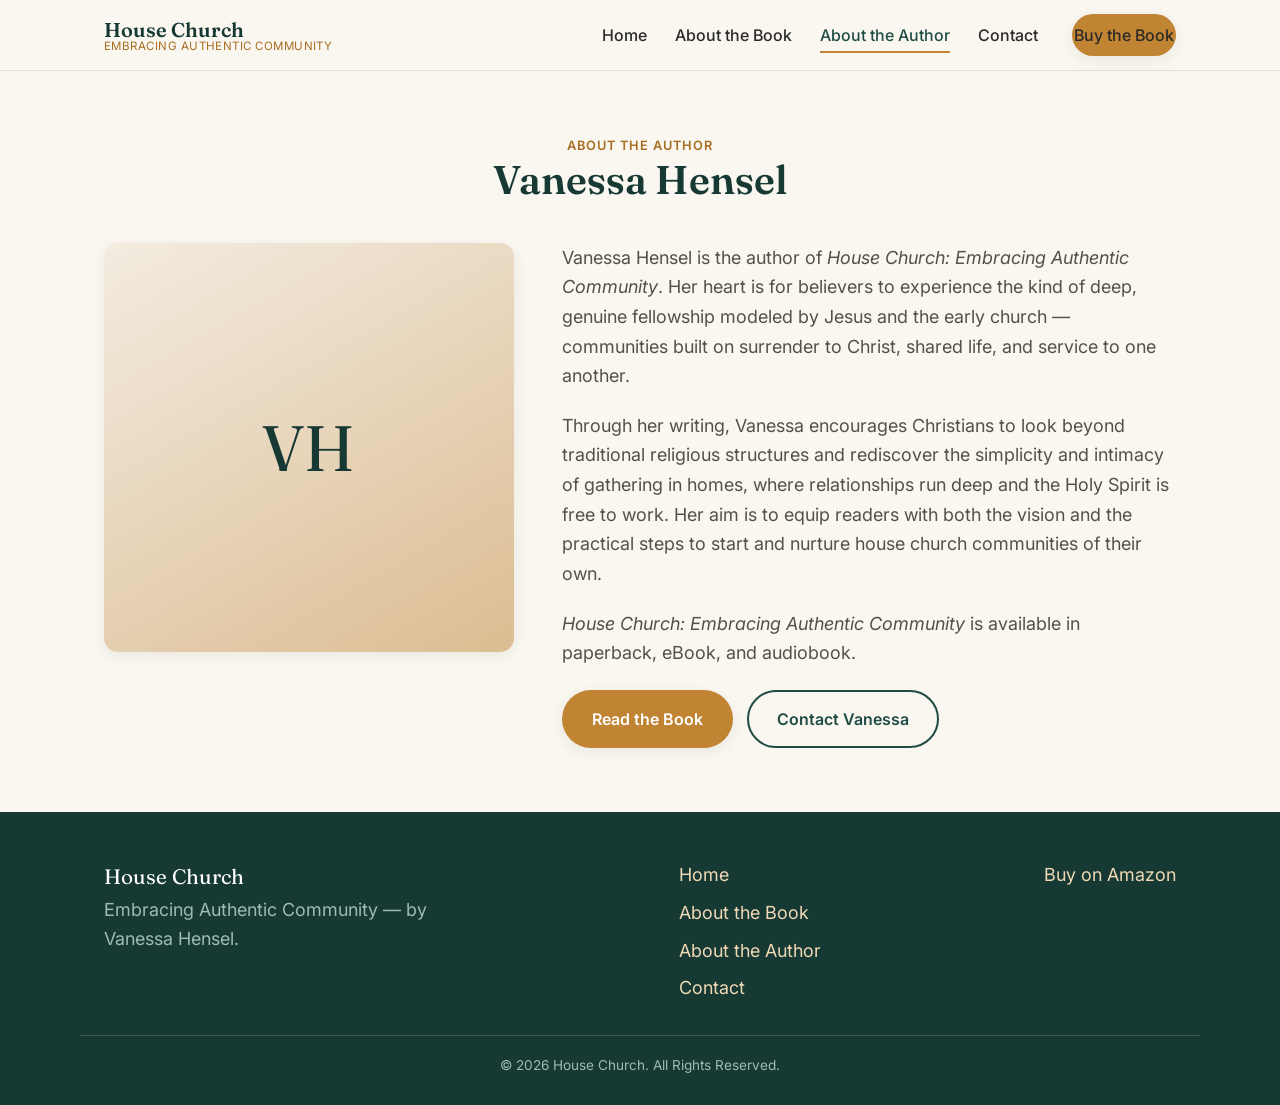
==== about-the-author.html @ 19af7d27 "Add files via upload" ====
<!DOCTYPE html>
<html lang="en">
<head>
  <meta charset="UTF-8" />
  <meta name="viewport" content="width=device-width, initial-scale=1" />
  <title>About the Author — Vanessa Hensel</title>
  <meta name="description" content="About Vanessa Hensel, author of House Church: Embracing Authentic Community." />
  <link rel="icon" href="logo.png" />
  <link rel="preconnect" href="https://fonts.googleapis.com" />
  <link rel="preconnect" href="https://fonts.gstatic.com" crossorigin />
  <link href="https://fonts.googleapis.com/css2?family=Fraunces:opsz,wght@9..144,500;9..144,600&family=Inter:wght@400;500;600&display=swap" rel="stylesheet" />
  <link rel="stylesheet" href="styles.css" />
</head>
<body>
  <header class="site-header">
    <nav class="nav">
      <a class="brand" href="index.html">
        <img src="logo.png" alt="House Church logo" onerror="this.style.display='none'" />
        <span class="brand-text">House Church<small>Embracing Authentic Community</small></span>
      </a>
      <button class="nav-toggle" aria-label="Open menu"><span></span><span></span><span></span></button>
      <ul class="nav-links">
        <li><a href="index.html">Home</a></li>
        <li><a href="about-the-book.html">About the Book</a></li>
        <li><a href="about-the-author.html" class="active">About the Author</a></li>
        <li><a href="contact.html">Contact</a></li>
        <li class="nav-cta"><a class="btn btn-primary" href="https://www.amazon.com/dp/B0C9S1WPQV" target="_blank" rel="noopener">Buy the Book</a></li>
      </ul>
    </nav>
  </header>

  <main>
    <section class="section">
      <div class="container">
        <div class="section-head">
          <div class="eyebrow" style="color:var(--gold-dark);font-weight:600;letter-spacing:.08em;text-transform:uppercase;font-size:.8rem;">About the Author</div>
          <h2>Vanessa Hensel</h2>
        </div>
        <div class="author-grid">
          <div>
            <!-- To add a photo: place author.jpg in the assets folder. It will replace the initial below automatically. -->
            <img class="author-photo" src="author.jpg" alt="Vanessa Hensel"
                 onerror="this.style.display='none';var f=document.getElementById('authorFallback');if(f)f.style.display='flex';" />
            <div class="author-photo-fallback" id="authorFallback" style="display:none;">VH</div>
          </div>
          <div>
            <p>Vanessa Hensel is the author of <em>House Church: Embracing Authentic Community</em>. Her heart is for believers to experience the kind of deep, genuine fellowship modeled by Jesus and the early church — communities built on surrender to Christ, shared life, and service to one another.</p>
            <p>Through her writing, Vanessa encourages Christians to look beyond traditional religious structures and rediscover the simplicity and intimacy of gathering in homes, where relationships run deep and the Holy Spirit is free to work. Her aim is to equip readers with both the vision and the practical steps to start and nurture house church communities of their own.</p>
            <!-- Ed: add Vanessa's personal bio details here (background, ministry, family, where she lives, etc.). -->
            <p><em>House Church: Embracing Authentic Community</em> is available in paperback, eBook, and audiobook.</p>
            <div class="hero-actions" style="margin-top:22px;">
              <a class="btn btn-primary" href="https://www.amazon.com/dp/B0C9S1WPQV" target="_blank" rel="noopener">Read the Book</a>
              <a class="btn btn-outline" href="contact.html">Contact Vanessa</a>
            </div>
          </div>
        </div>
      </div>
    </section>
  </main>

  <footer class="site-footer">
    <div class="container footer-grid">
      <div>
        <div class="footer-brand">House Church</div>
        <p style="color:#9fbab4;max-width:32ch;">Embracing Authentic Community — by Vanessa Hensel.</p>
      </div>
      <ul class="footer-links">
        <li><a href="index.html">Home</a></li>
        <li><a href="about-the-book.html">About the Book</a></li>
        <li><a href="about-the-author.html">About the Author</a></li>
        <li><a href="contact.html">Contact</a></li>
      </ul>
      <ul class="footer-links">
        <li><a href="https://www.amazon.com/dp/B0C9S1WPQV" target="_blank" rel="noopener">Buy on Amazon</a></li>
      </ul>
    </div>
    <div class="container footer-bottom">© <span id="yr"></span> House Church. All Rights Reserved.</div>
  </footer>
  <script src="site.js"></script>
  <script>document.getElementById('yr').textContent = new Date().getFullYear();</script>
</body>
</html>
---- styles.css ----
/* House Church — site styles
   Modern refresh. Palette: warm cream, deep teal, gold accent. */

:root {
  --cream: #faf6f0;
  --cream-2: #f3ece1;
  --ink: #2a2a28;
  --ink-soft: #555049;
  --teal: #1f4d46;
  --teal-dark: #163934;
  --gold: #c08433;
  --gold-dark: #a76e22;
  --white: #ffffff;
  --line: #e7ddcf;
  --shadow: 0 10px 30px rgba(31, 77, 70, 0.10);
  --shadow-sm: 0 4px 14px rgba(31, 77, 70, 0.08);
  --radius: 14px;
  --maxw: 1120px;
  --serif: "Fraunces", Georgia, "Times New Roman", serif;
  --sans: "Inter", -apple-system, BlinkMacSystemFont, "Segoe UI", Roboto, sans-serif;
}

* { box-sizing: border-box; }

html { scroll-behavior: smooth; }

body {
  margin: 0;
  font-family: var(--sans);
  color: var(--ink);
  background: var(--cream);
  line-height: 1.65;
  font-size: 18px;
  -webkit-font-smoothing: antialiased;
}

h1, h2, h3 { font-family: var(--serif); color: var(--teal-dark); line-height: 1.15; font-weight: 600; }
h1 { font-size: clamp(2.2rem, 5vw, 3.6rem); margin: 0 0 .4em; }
h2 { font-size: clamp(1.7rem, 3.4vw, 2.5rem); margin: 0 0 .5em; }
h3 { font-size: 1.3rem; margin: 0 0 .4em; }
p { margin: 0 0 1.1em; color: var(--ink-soft); }
a { color: var(--teal); }

.container { width: 100%; max-width: var(--maxw); margin: 0 auto; padding: 0 24px; }

/* ---------- Buttons ---------- */
.btn {
  display: inline-block;
  padding: 14px 28px;
  border-radius: 999px;
  font-weight: 600;
  font-size: 1rem;
  text-decoration: none;
  cursor: pointer;
  border: 2px solid transparent;
  transition: transform .15s ease, box-shadow .15s ease, background .15s ease;
}
.btn-primary { background: var(--gold); color: #fff; box-shadow: var(--shadow-sm); }
.btn-primary:hover { background: var(--gold-dark); transform: translateY(-2px); }
.btn-outline { background: transparent; color: var(--teal); border-color: var(--teal); }
.btn-outline:hover { background: var(--teal); color: #fff; }

/* ---------- Header / Nav ---------- */
.site-header {
  position: sticky; top: 0; z-index: 50;
  background: rgba(250, 246, 240, 0.92);
  backdrop-filter: blur(8px);
  border-bottom: 1px solid var(--line);
}
.nav {
  display: flex; align-items: center; justify-content: space-between;
  padding: 14px 24px; max-width: var(--maxw); margin: 0 auto;
}
.brand { display: flex; align-items: center; gap: 12px; text-decoration: none; }
.brand img { height: 44px; width: auto; }
.brand .brand-text { font-family: var(--serif); font-weight: 600; font-size: 1.25rem; color: var(--teal-dark); line-height: 1.05; }
.brand .brand-text small { display: block; font-family: var(--sans); font-weight: 400; font-size: .72rem; letter-spacing: .04em; text-transform: uppercase; color: var(--gold-dark); }

.nav-links { display: flex; align-items: center; gap: 28px; list-style: none; margin: 0; padding: 0; }
.nav-links a { text-decoration: none; color: var(--ink); font-weight: 500; font-size: 1rem; padding: 6px 0; border-bottom: 2px solid transparent; }
.nav-links a:hover, .nav-links a.active { color: var(--teal); border-bottom-color: var(--gold); }
.nav-cta { margin-left: 6px; }

.nav-toggle { display: none; background: none; border: 0; cursor: pointer; padding: 8px; }
.nav-toggle span { display: block; width: 26px; height: 3px; background: var(--teal-dark); border-radius: 2px; margin: 5px 0; transition: .2s; }

@media (max-width: 860px) {
  .nav-toggle { display: block; }
  .nav-links {
    position: absolute; top: 100%; left: 0; right: 0;
    flex-direction: column; align-items: flex-start; gap: 0;
    background: var(--cream); border-bottom: 1px solid var(--line);
    padding: 8px 24px 18px; box-shadow: var(--shadow-sm);
    display: none;
  }
  .nav-links.open { display: flex; }
  .nav-links li { width: 100%; }
  .nav-links a { display: block; width: 100%; padding: 12px 0; border-bottom: 1px solid var(--line); }
  .nav-cta { margin: 12px 0 0; }
}

/* ---------- Hero ---------- */
.hero { padding: 72px 0 56px; background: linear-gradient(180deg, var(--cream) 0%, var(--cream-2) 100%); }
.hero-grid { display: grid; grid-template-columns: 1.1fr .9fr; gap: 56px; align-items: center; }
.hero .eyebrow { color: var(--gold-dark); font-weight: 600; letter-spacing: .08em; text-transform: uppercase; font-size: .8rem; margin-bottom: 14px; }
.hero p.lead { font-size: 1.15rem; max-width: 38ch; }
.hero-actions { display: flex; flex-wrap: wrap; gap: 14px; margin-top: 26px; }
.formats { margin-top: 20px; font-size: .92rem; color: var(--gold-dark); font-weight: 600; letter-spacing: .02em; }

.book-cover-wrap { display: flex; justify-content: center; }
.book-cover-wrap img { max-width: 100%; height: auto; filter: drop-shadow(0 22px 38px rgba(22,57,52,.28)); }
/* Fallback cover (shown if image missing) */
.cover-fallback {
  width: 280px; max-width: 80%; aspect-ratio: 3/4;
  background: linear-gradient(150deg, var(--teal) 0%, var(--teal-dark) 100%);
  border-radius: 6px; box-shadow: var(--shadow);
  display: flex; flex-direction: column; justify-content: center; align-items: center;
  text-align: center; padding: 28px; color: #fff;
}
.cover-fallback .cf-title { font-family: var(--serif); font-size: 1.7rem; line-height: 1.15; }
.cover-fallback .cf-sub { margin-top: 14px; font-size: .82rem; letter-spacing: .12em; text-transform: uppercase; color: #f0d9b5; }
.cover-fallback .cf-author { margin-top: auto; font-size: .9rem; color: #e9e3d6; }

@media (max-width: 860px) {
  .hero-grid { grid-template-columns: 1fr; gap: 36px; text-align: center; }
  .hero p.lead { margin-left: auto; margin-right: auto; }
  .hero-actions { justify-content: center; }
  .book-cover-wrap { order: -1; }
}

/* ---------- Sections ---------- */
.section { padding: 64px 0; }
.section.alt { background: var(--white); border-top: 1px solid var(--line); border-bottom: 1px solid var(--line); }
.section-head { max-width: 720px; margin: 0 auto 40px; text-align: center; }
.section-head p { font-size: 1.08rem; }

.lead-narrow { max-width: 760px; margin: 0 auto; }

/* Feature / learn list */
.cards { display: grid; grid-template-columns: repeat(auto-fit, minmax(240px, 1fr)); gap: 22px; }
.card {
  background: var(--white); border: 1px solid var(--line); border-radius: var(--radius);
  padding: 28px 26px; box-shadow: var(--shadow-sm);
}
.card .ic {
  width: 46px; height: 46px; border-radius: 12px; background: var(--cream-2);
  display: flex; align-items: center; justify-content: center; margin-bottom: 16px;
  color: var(--teal); font-size: 1.4rem;
}
.card h3 { margin-bottom: 6px; }
.card p { margin: 0; font-size: .98rem; }

.checklist { list-style: none; padding: 0; margin: 0; max-width: 760px; }
.checklist li { position: relative; padding: 12px 0 12px 40px; border-bottom: 1px solid var(--line); color: var(--ink); font-size: 1.05rem; }
.checklist li:last-child { border-bottom: 0; }
.checklist li::before {
  content: "✓"; position: absolute; left: 0; top: 12px;
  width: 26px; height: 26px; border-radius: 50%; background: var(--teal); color: #fff;
  display: flex; align-items: center; justify-content: center; font-size: .85rem; font-weight: 700;
}

/* CTA band */
.cta-band { background: var(--teal); color: #fff; text-align: center; padding: 64px 0; }
.cta-band h2 { color: #fff; }
.cta-band p { color: #d7e6e2; max-width: 600px; margin: 0 auto 26px; }

/* ---------- Author ---------- */
.author-grid { display: grid; grid-template-columns: .8fr 1.2fr; gap: 48px; align-items: start; }
.author-photo {
  width: 100%; aspect-ratio: 1/1; border-radius: var(--radius); object-fit: cover;
  background: var(--cream-2); box-shadow: var(--shadow-sm);
}
.author-photo-fallback {
  width: 100%; aspect-ratio: 1/1; border-radius: var(--radius);
  background: linear-gradient(150deg, var(--cream-2), var(--gold) 220%);
  display: flex; align-items: center; justify-content: center;
  font-family: var(--serif); font-size: 4rem; color: var(--teal-dark); box-shadow: var(--shadow-sm);
}
@media (max-width: 760px) { .author-grid { grid-template-columns: 1fr; gap: 28px; } }

/* ---------- Contact ---------- */
.contact-grid { display: grid; grid-template-columns: 1fr 1fr; gap: 48px; }
@media (max-width: 760px) { .contact-grid { grid-template-columns: 1fr; gap: 32px; } }
.form-field { margin-bottom: 18px; }
.form-field label { display: block; font-weight: 600; margin-bottom: 6px; color: var(--ink); font-size: .95rem; }
.form-field input, .form-field textarea {
  width: 100%; padding: 12px 14px; border: 1px solid var(--line); border-radius: 10px;
  font-family: inherit; font-size: 1rem; background: var(--white); color: var(--ink);
}
.form-field input:focus, .form-field textarea:focus { outline: 2px solid var(--gold); border-color: var(--gold); }
.contact-card { background: var(--white); border: 1px solid var(--line); border-radius: var(--radius); padding: 30px; box-shadow: var(--shadow-sm); }

/* ---------- Footer ---------- */
.site-footer { background: var(--teal-dark); color: #cfe0dc; padding: 48px 0 28px; margin-top: 0; }
.footer-grid { display: flex; flex-wrap: wrap; gap: 32px; justify-content: space-between; align-items: flex-start; }
.site-footer a { color: #f0d9b5; text-decoration: none; }
.site-footer a:hover { text-decoration: underline; }
.footer-brand { font-family: var(--serif); font-size: 1.3rem; color: #fff; }
.footer-links { list-style: none; padding: 0; margin: 0; display: flex; flex-direction: column; gap: 8px; }
.footer-bottom { border-top: 1px solid rgba(255,255,255,.15); margin-top: 32px; padding-top: 18px; font-size: .85rem; color: #9fbab4; text-align: center; }

/* Utility */
.center { text-align: center; }
.mt-0 { margin-top: 0; }
.muted { color: var(--ink-soft); }
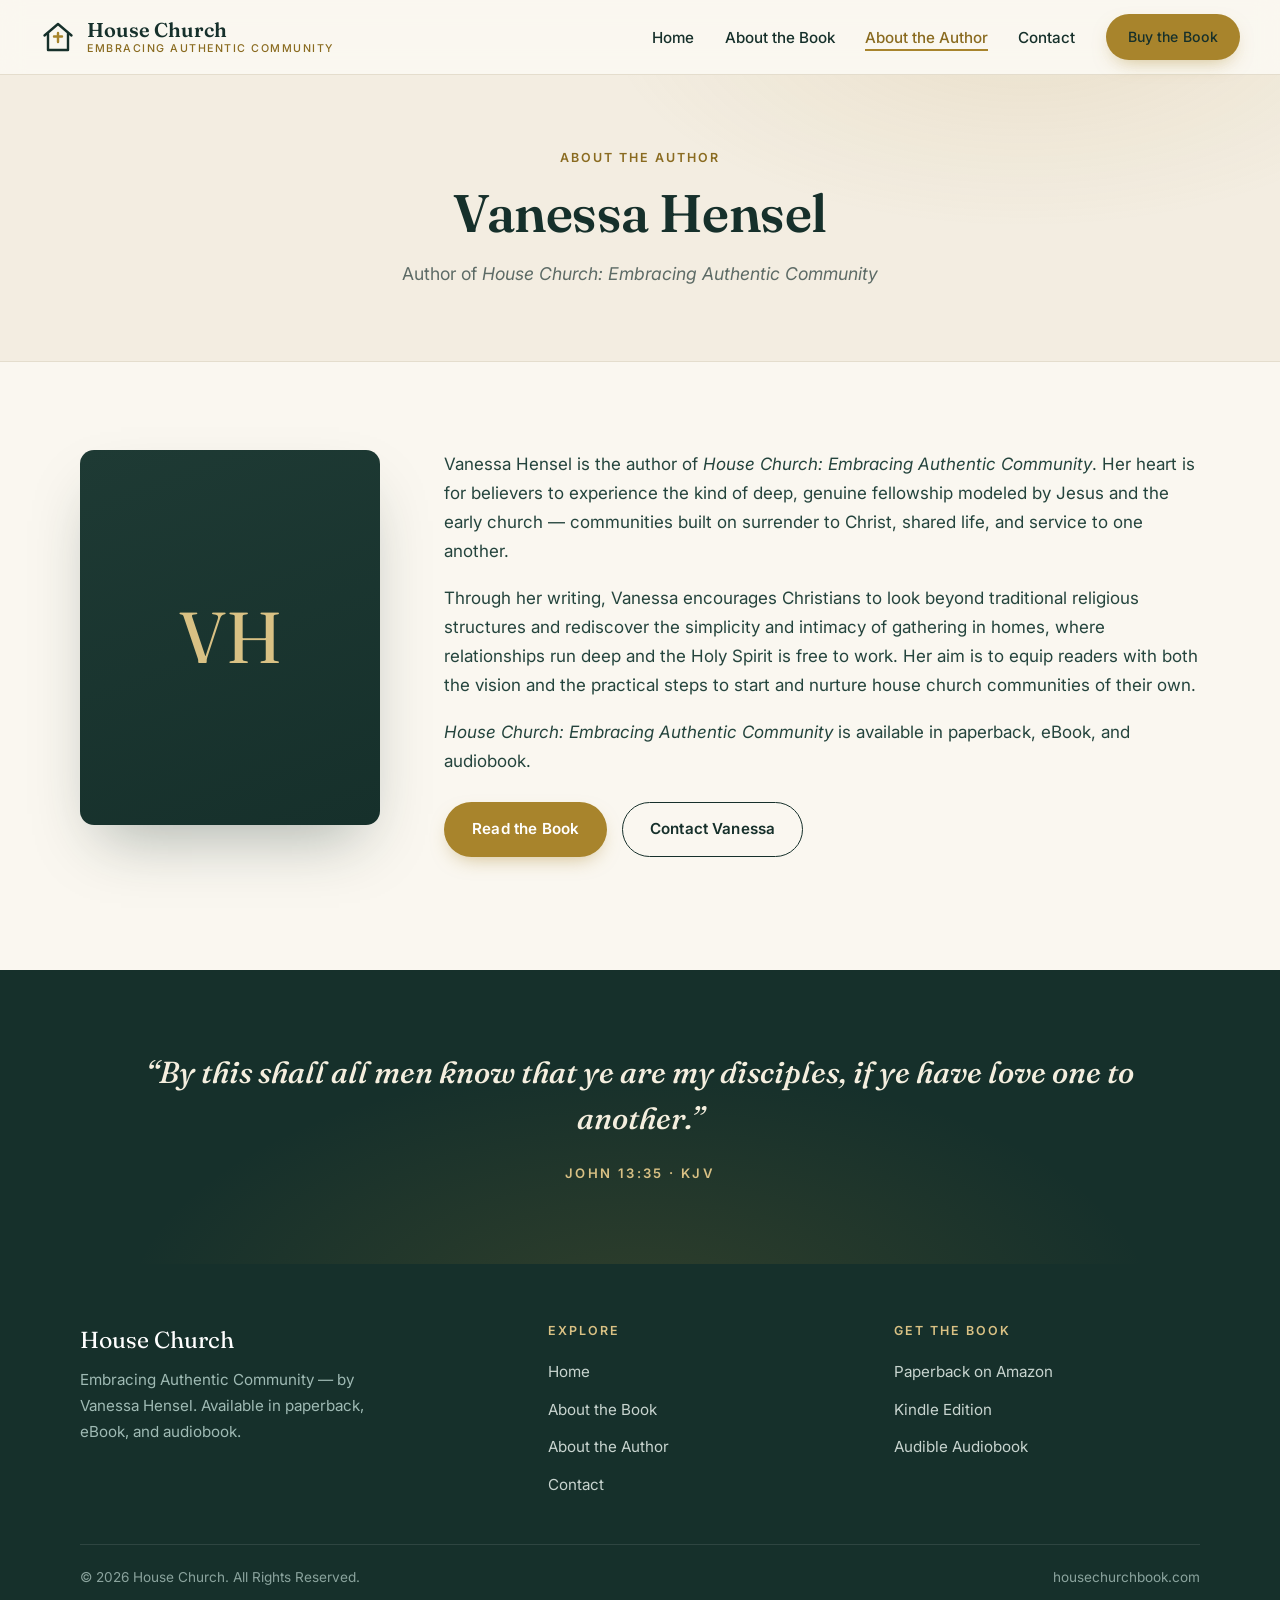
==== commit 29cfb492: "Professional site redesign: new design system, real cover image, refreshed pages" ====
--- a/about-the-author.html
+++ b/about-the-author.html
@@ -5,20 +5,24 @@
   <meta name="viewport" content="width=device-width, initial-scale=1" />
   <title>About the Author — Vanessa Hensel</title>
   <meta name="description" content="About Vanessa Hensel, author of House Church: Embracing Authentic Community." />
-  <link rel="icon" href="logo.png" />
+  <link rel="icon" href="data:image/svg+xml,%3Csvg xmlns='http://www.w3.org/2000/svg' viewBox='0 0 36 36'%3E%3Cpath d='M4.5 16.5 18 5l13.5 11.5' fill='none' stroke='%2316302b' stroke-width='3' stroke-linecap='round' stroke-linejoin='round'/%3E%3Cpath d='M8 14.5V31h20V14.5' fill='none' stroke='%2316302b' stroke-width='3' stroke-linecap='round' stroke-linejoin='round'/%3E%3Cpath d='M18 14v9M14 17.5h8' fill='none' stroke='%23a8842c' stroke-width='3' stroke-linecap='round'/%3E%3C/svg%3E" />
   <link rel="preconnect" href="https://fonts.googleapis.com" />
   <link rel="preconnect" href="https://fonts.gstatic.com" crossorigin />
-  <link href="https://fonts.googleapis.com/css2?family=Fraunces:opsz,wght@9..144,500;9..144,600&family=Inter:wght@400;500;600&display=swap" rel="stylesheet" />
+  <link href="https://fonts.googleapis.com/css2?family=Fraunces:ital,opsz,wght@0,9..144,500;0,9..144,600;1,9..144,500&family=Inter:wght@400;500;600&display=swap" rel="stylesheet" />
   <link rel="stylesheet" href="styles.css" />
 </head>
 <body>
   <header class="site-header">
     <nav class="nav">
-      <a class="brand" href="index.html">
-        <img src="logo.png" alt="House Church logo" onerror="this.style.display='none'" />
+      <a class="brand" href="index.html" aria-label="House Church — home">
+        <svg width="36" height="36" viewBox="0 0 36 36" aria-hidden="true">
+          <path d="M4.5 16.5 18 5l13.5 11.5" fill="none" stroke="#16302b" stroke-width="2.4" stroke-linecap="round" stroke-linejoin="round"/>
+          <path d="M8 14.5V31h20V14.5" fill="none" stroke="#16302b" stroke-width="2.4" stroke-linecap="round" stroke-linejoin="round"/>
+          <path d="M18 14v9M14 17.5h8" fill="none" stroke="#a8842c" stroke-width="2.4" stroke-linecap="round"/>
+        </svg>
         <span class="brand-text">House Church<small>Embracing Authentic Community</small></span>
       </a>
-      <button class="nav-toggle" aria-label="Open menu"><span></span><span></span><span></span></button>
+      <button class="nav-toggle" aria-label="Open menu" aria-expanded="false"><span></span><span></span><span></span></button>
       <ul class="nav-links">
         <li><a href="index.html">Home</a></li>
         <li><a href="about-the-book.html">About the Book</a></li>
@@ -30,30 +34,44 @@
   </header>
 
   <main>
+    <!-- Page hero -->
+    <section class="page-hero">
+      <div class="container">
+        <span class="kicker">About the Author</span>
+        <h1>Vanessa Hensel</h1>
+        <p>Author of <em>House Church: Embracing Authentic Community</em></p>
+      </div>
+    </section>
+
+    <!-- Bio -->
     <section class="section">
-      <div class="container">
-        <div class="section-head">
-          <div class="eyebrow" style="color:var(--gold-dark);font-weight:600;letter-spacing:.08em;text-transform:uppercase;font-size:.8rem;">About the Author</div>
-          <h2>Vanessa Hensel</h2>
+      <div class="container author-grid">
+        <div>
+          <!-- To add a photo: place author.jpg in the site folder. It will replace the monogram automatically. -->
+          <img class="author-photo" src="author.jpg" alt="Vanessa Hensel"
+               onerror="this.style.display='none';var f=document.getElementById('authorFallback');if(f)f.style.display='flex';" />
+          <div class="author-photo-fallback" id="authorFallback" style="display:none;">VH</div>
         </div>
-        <div class="author-grid">
-          <div>
-            <!-- To add a photo: place author.jpg in the assets folder. It will replace the initial below automatically. -->
-            <img class="author-photo" src="author.jpg" alt="Vanessa Hensel"
-                 onerror="this.style.display='none';var f=document.getElementById('authorFallback');if(f)f.style.display='flex';" />
-            <div class="author-photo-fallback" id="authorFallback" style="display:none;">VH</div>
-          </div>
-          <div>
-            <p>Vanessa Hensel is the author of <em>House Church: Embracing Authentic Community</em>. Her heart is for believers to experience the kind of deep, genuine fellowship modeled by Jesus and the early church — communities built on surrender to Christ, shared life, and service to one another.</p>
-            <p>Through her writing, Vanessa encourages Christians to look beyond traditional religious structures and rediscover the simplicity and intimacy of gathering in homes, where relationships run deep and the Holy Spirit is free to work. Her aim is to equip readers with both the vision and the practical steps to start and nurture house church communities of their own.</p>
-            <!-- Ed: add Vanessa's personal bio details here (background, ministry, family, where she lives, etc.). -->
-            <p><em>House Church: Embracing Authentic Community</em> is available in paperback, eBook, and audiobook.</p>
-            <div class="hero-actions" style="margin-top:22px;">
-              <a class="btn btn-primary" href="https://www.amazon.com/dp/B0C9S1WPQV" target="_blank" rel="noopener">Read the Book</a>
-              <a class="btn btn-outline" href="contact.html">Contact Vanessa</a>
-            </div>
+        <div>
+          <p>Vanessa Hensel is the author of <em>House Church: Embracing Authentic Community</em>. Her heart is for believers to experience the kind of deep, genuine fellowship modeled by Jesus and the early church — communities built on surrender to Christ, shared life, and service to one another.</p>
+          <p>Through her writing, Vanessa encourages Christians to look beyond traditional religious structures and rediscover the simplicity and intimacy of gathering in homes, where relationships run deep and the Holy Spirit is free to work. Her aim is to equip readers with both the vision and the practical steps to start and nurture house church communities of their own.</p>
+          <!-- Ed: add Vanessa's personal bio details here (background, ministry, family, where she lives, etc.). -->
+          <p><em>House Church: Embracing Authentic Community</em> is available in paperback, eBook, and audiobook.</p>
+          <div class="hero-actions" style="margin-top:1.6rem;">
+            <a class="btn btn-primary" href="https://www.amazon.com/dp/B0C9S1WPQV" target="_blank" rel="noopener">Read the Book</a>
+            <a class="btn btn-outline" href="contact.html">Contact Vanessa</a>
           </div>
         </div>
+      </div>
+    </section>
+
+    <!-- Scripture band -->
+    <section class="quote-band">
+      <div class="container">
+        <blockquote>
+          &ldquo;By this shall all men know that ye are my disciples, if ye have love one to another.&rdquo;
+          <cite>John 13:35 &middot; KJV</cite>
+        </blockquote>
       </div>
     </section>
   </main>
@@ -62,21 +80,31 @@
     <div class="container footer-grid">
       <div>
         <div class="footer-brand">House Church</div>
-        <p style="color:#9fbab4;max-width:32ch;">Embracing Authentic Community — by Vanessa Hensel.</p>
+        <p class="footer-tag">Embracing Authentic Community — by Vanessa Hensel. Available in paperback, eBook, and audiobook.</p>
       </div>
-      <ul class="footer-links">
-        <li><a href="index.html">Home</a></li>
-        <li><a href="about-the-book.html">About the Book</a></li>
-        <li><a href="about-the-author.html">About the Author</a></li>
-        <li><a href="contact.html">Contact</a></li>
-      </ul>
-      <ul class="footer-links">
-        <li><a href="https://www.amazon.com/dp/B0C9S1WPQV" target="_blank" rel="noopener">Buy on Amazon</a></li>
-      </ul>
+      <div>
+        <div class="footer-head">Explore</div>
+        <ul class="footer-links">
+          <li><a href="index.html">Home</a></li>
+          <li><a href="about-the-book.html">About the Book</a></li>
+          <li><a href="about-the-author.html">About the Author</a></li>
+          <li><a href="contact.html">Contact</a></li>
+        </ul>
+      </div>
+      <div>
+        <div class="footer-head">Get the Book</div>
+        <ul class="footer-links">
+          <li><a href="https://www.amazon.com/dp/B0C9S1WPQV" target="_blank" rel="noopener">Paperback on Amazon</a></li>
+          <li><a href="https://www.amazon.com/dp/B0C9S1WPQV" target="_blank" rel="noopener">Kindle Edition</a></li>
+          <li><a href="https://www.amazon.com/dp/B0C9S1WPQV" target="_blank" rel="noopener">Audible Audiobook</a></li>
+        </ul>
+      </div>
     </div>
-    <div class="container footer-bottom">© <span id="yr"></span> House Church. All Rights Reserved.</div>
+    <div class="container footer-bottom">
+      <span>&copy; <span id="yr"></span> House Church. All Rights Reserved.</span>
+      <span>housechurchbook.com</span>
+    </div>
   </footer>
   <script src="site.js"></script>
-  <script>document.getElementById('yr').textContent = new Date().getFullYear();</script>
 </body>
 </html>
--- a/styles.css
+++ b/styles.css
@@ -1,205 +1,650 @@
-/* House Church — site styles
-   Modern refresh. Palette: warm cream, deep teal, gold accent. */
+/* ============================================================
+   House Church — Embracing Authentic Community
+   Design system: deep forest green, warm cream, aged bronze
+   ============================================================ */
 
 :root {
-  --cream: #faf6f0;
-  --cream-2: #f3ece1;
-  --ink: #2a2a28;
-  --ink-soft: #555049;
-  --teal: #1f4d46;
-  --teal-dark: #163934;
-  --gold: #c08433;
-  --gold-dark: #a76e22;
-  --white: #ffffff;
-  --line: #e7ddcf;
-  --shadow: 0 10px 30px rgba(31, 77, 70, 0.10);
-  --shadow-sm: 0 4px 14px rgba(31, 77, 70, 0.08);
+  --ink: #16302b;            /* deep forest green (text / dark bg) */
+  --ink-soft: #24443d;
+  --pine: #1e3a34;
+  --cream: #faf7f0;          /* page background */
+  --paper: #ffffff;
+  --sand: #f3ede1;           /* alt section background */
+  --bronze: #a8842c;         /* accent */
+  --bronze-dark: #8a6b20;
+  --bronze-soft: #d9c184;
+  --muted: #5d6b66;
+  --line: #e4ddcd;
+  --shadow-lg: 0 30px 60px -20px rgba(22, 48, 43, .35);
   --radius: 14px;
-  --maxw: 1120px;
-  --serif: "Fraunces", Georgia, "Times New Roman", serif;
-  --sans: "Inter", -apple-system, BlinkMacSystemFont, "Segoe UI", Roboto, sans-serif;
-}
-
-* { box-sizing: border-box; }
+  --font-display: "Fraunces", Georgia, serif;
+  --font-body: "Inter", -apple-system, BlinkMacSystemFont, "Segoe UI", sans-serif;
+}
+
+*, *::before, *::after { box-sizing: border-box; }
 
 html { scroll-behavior: smooth; }
 
 body {
   margin: 0;
-  font-family: var(--sans);
+  font-family: var(--font-body);
+  font-size: 1.0625rem;
+  line-height: 1.7;
   color: var(--ink);
   background: var(--cream);
-  line-height: 1.65;
-  font-size: 18px;
   -webkit-font-smoothing: antialiased;
 }
 
-h1, h2, h3 { font-family: var(--serif); color: var(--teal-dark); line-height: 1.15; font-weight: 600; }
-h1 { font-size: clamp(2.2rem, 5vw, 3.6rem); margin: 0 0 .4em; }
-h2 { font-size: clamp(1.7rem, 3.4vw, 2.5rem); margin: 0 0 .5em; }
-h3 { font-size: 1.3rem; margin: 0 0 .4em; }
-p { margin: 0 0 1.1em; color: var(--ink-soft); }
-a { color: var(--teal); }
-
-.container { width: 100%; max-width: var(--maxw); margin: 0 auto; padding: 0 24px; }
+img { max-width: 100%; display: block; }
+
+h1, h2, h3, h4 {
+  font-family: var(--font-display);
+  font-weight: 600;
+  line-height: 1.15;
+  margin: 0 0 .5em;
+  color: var(--ink);
+  letter-spacing: -.01em;
+}
+
+p { margin: 0 0 1.1em; }
+
+a { color: var(--bronze-dark); text-decoration: none; }
+a:hover { color: var(--bronze); }
+
+.container {
+  width: min(1120px, 92%);
+  margin-inline: auto;
+}
 
 /* ---------- Buttons ---------- */
 .btn {
-  display: inline-block;
-  padding: 14px 28px;
+  display: inline-flex;
+  align-items: center;
+  justify-content: center;
+  gap: .5rem;
+  padding: .85rem 1.7rem;
   border-radius: 999px;
   font-weight: 600;
-  font-size: 1rem;
-  text-decoration: none;
+  font-size: .95rem;
+  letter-spacing: .01em;
+  transition: all .25s ease;
+  border: 1.5px solid transparent;
   cursor: pointer;
-  border: 2px solid transparent;
-  transition: transform .15s ease, box-shadow .15s ease, background .15s ease;
-}
-.btn-primary { background: var(--gold); color: #fff; box-shadow: var(--shadow-sm); }
-.btn-primary:hover { background: var(--gold-dark); transform: translateY(-2px); }
-.btn-outline { background: transparent; color: var(--teal); border-color: var(--teal); }
-.btn-outline:hover { background: var(--teal); color: #fff; }
+}
+.btn-primary {
+  background: var(--bronze);
+  color: #fff;
+  box-shadow: 0 8px 20px -8px rgba(168, 132, 44, .55);
+}
+.btn-primary:hover {
+  background: var(--bronze-dark);
+  color: #fff;
+  transform: translateY(-2px);
+  box-shadow: 0 12px 24px -8px rgba(168, 132, 44, .6);
+}
+.btn-outline {
+  border-color: var(--ink);
+  color: var(--ink);
+  background: transparent;
+}
+.btn-outline:hover {
+  background: var(--ink);
+  color: var(--cream);
+  transform: translateY(-2px);
+}
+.btn-light {
+  background: var(--cream);
+  color: var(--ink);
+}
+.btn-light:hover {
+  background: #fff;
+  color: var(--ink);
+  transform: translateY(-2px);
+}
 
 /* ---------- Header / Nav ---------- */
 .site-header {
-  position: sticky; top: 0; z-index: 50;
-  background: rgba(250, 246, 240, 0.92);
-  backdrop-filter: blur(8px);
+  position: sticky;
+  top: 0;
+  z-index: 50;
+  background: rgba(250, 247, 240, .88);
+  backdrop-filter: blur(12px);
+  -webkit-backdrop-filter: blur(12px);
   border-bottom: 1px solid var(--line);
 }
 .nav {
-  display: flex; align-items: center; justify-content: space-between;
-  padding: 14px 24px; max-width: var(--maxw); margin: 0 auto;
-}
-.brand { display: flex; align-items: center; gap: 12px; text-decoration: none; }
-.brand img { height: 44px; width: auto; }
-.brand .brand-text { font-family: var(--serif); font-weight: 600; font-size: 1.25rem; color: var(--teal-dark); line-height: 1.05; }
-.brand .brand-text small { display: block; font-family: var(--sans); font-weight: 400; font-size: .72rem; letter-spacing: .04em; text-transform: uppercase; color: var(--gold-dark); }
-
-.nav-links { display: flex; align-items: center; gap: 28px; list-style: none; margin: 0; padding: 0; }
-.nav-links a { text-decoration: none; color: var(--ink); font-weight: 500; font-size: 1rem; padding: 6px 0; border-bottom: 2px solid transparent; }
-.nav-links a:hover, .nav-links a.active { color: var(--teal); border-bottom-color: var(--gold); }
-.nav-cta { margin-left: 6px; }
-
-.nav-toggle { display: none; background: none; border: 0; cursor: pointer; padding: 8px; }
-.nav-toggle span { display: block; width: 26px; height: 3px; background: var(--teal-dark); border-radius: 2px; margin: 5px 0; transition: .2s; }
-
-@media (max-width: 860px) {
-  .nav-toggle { display: block; }
+  width: min(1200px, 94%);
+  margin-inline: auto;
+  display: flex;
+  align-items: center;
+  justify-content: space-between;
+  padding: .9rem 0;
+}
+.brand {
+  display: flex;
+  align-items: center;
+  gap: .7rem;
+  color: var(--ink);
+}
+.brand svg { flex: 0 0 auto; }
+.brand-text {
+  font-family: var(--font-display);
+  font-size: 1.25rem;
+  font-weight: 600;
+  line-height: 1.1;
+  display: flex;
+  flex-direction: column;
+}
+.brand-text small {
+  font-family: var(--font-body);
+  font-size: .67rem;
+  font-weight: 500;
+  letter-spacing: .14em;
+  text-transform: uppercase;
+  color: var(--bronze-dark);
+  margin-top: .15rem;
+}
+.nav-links {
+  display: flex;
+  align-items: center;
+  gap: 1.9rem;
+  list-style: none;
+  margin: 0;
+  padding: 0;
+}
+.nav-links a {
+  color: var(--ink);
+  font-weight: 500;
+  font-size: .95rem;
+  position: relative;
+  padding: .3rem 0;
+}
+.nav-links a:not(.btn)::after {
+  content: "";
+  position: absolute;
+  left: 0; right: 100%;
+  bottom: 0;
+  height: 2px;
+  background: var(--bronze);
+  transition: right .25s ease;
+}
+.nav-links a:not(.btn):hover::after,
+.nav-links a.active::after { right: 0; }
+.nav-links a.active { color: var(--bronze-dark); }
+.nav-cta .btn { padding: .6rem 1.3rem; font-size: .88rem; }
+
+.nav-toggle {
+  display: none;
+  flex-direction: column;
+  gap: 5px;
+  background: none;
+  border: 0;
+  padding: .5rem;
+  cursor: pointer;
+}
+.nav-toggle span {
+  width: 24px; height: 2px;
+  background: var(--ink);
+  transition: .25s;
+}
+
+/* ---------- Hero ---------- */
+.hero {
+  position: relative;
+  overflow: hidden;
+  background:
+    radial-gradient(900px 500px at 85% -10%, rgba(168, 132, 44, .10), transparent 60%),
+    radial-gradient(700px 500px at -10% 110%, rgba(30, 58, 52, .08), transparent 60%),
+    var(--cream);
+}
+.hero-grid {
+  display: grid;
+  grid-template-columns: 1.15fr .85fr;
+  align-items: center;
+  gap: clamp(2rem, 6vw, 5rem);
+  padding: clamp(3.5rem, 8vw, 6.5rem) 0;
+}
+.eyebrow {
+  display: inline-block;
+  font-size: .78rem;
+  font-weight: 600;
+  letter-spacing: .16em;
+  text-transform: uppercase;
+  color: var(--bronze-dark);
+  border: 1px solid var(--bronze-soft);
+  background: rgba(217, 193, 132, .15);
+  border-radius: 999px;
+  padding: .35rem 1rem;
+  margin-bottom: 1.4rem;
+}
+.hero h1 {
+  font-size: clamp(2.6rem, 5.5vw, 4.2rem);
+  margin-bottom: .35em;
+}
+.hero h1 em {
+  font-style: italic;
+  font-weight: 500;
+  color: var(--bronze-dark);
+}
+.lead {
+  font-size: clamp(1.1rem, 1.5vw, 1.25rem);
+  color: var(--muted);
+  max-width: 34em;
+  margin-bottom: 1.8em;
+}
+.hero-actions {
+  display: flex;
+  flex-wrap: wrap;
+  gap: .9rem;
+  margin-bottom: 1.6rem;
+}
+.formats {
+  display: flex;
+  flex-wrap: wrap;
+  gap: .5rem;
+  align-items: center;
+}
+.format-chip {
+  font-size: .8rem;
+  font-weight: 500;
+  color: var(--ink-soft);
+  background: var(--paper);
+  border: 1px solid var(--line);
+  border-radius: 999px;
+  padding: .3rem .85rem;
+}
+
+/* Book cover presentation */
+.book-cover-wrap {
+  position: relative;
+  display: flex;
+  justify-content: center;
+}
+.book-cover-wrap::before {
+  content: "";
+  position: absolute;
+  inset: -9% -14%;
+  background: radial-gradient(closest-side, rgba(168, 132, 44, .16), transparent 70%);
+  z-index: 0;
+}
+.book-frame {
+  position: relative;
+  z-index: 1;
+  transform: rotate(2.5deg);
+  transition: transform .4s ease;
+}
+.book-frame:hover { transform: rotate(0deg) scale(1.02); }
+.book-frame img,
+.cover-fallback {
+  width: clamp(240px, 26vw, 330px);
+  aspect-ratio: 324 / 500;
+  object-fit: cover;
+  border-radius: 6px;
+  box-shadow:
+    0 1px 2px rgba(22,48,43,.2),
+    0 12px 24px -8px rgba(22,48,43,.3),
+    var(--shadow-lg);
+  border: 1px solid rgba(255,255,255,.4);
+}
+.cover-fallback {
+  display: flex;
+  flex-direction: column;
+  align-items: center;
+  justify-content: center;
+  text-align: center;
+  gap: .4rem;
+  padding: 2rem;
+  background: linear-gradient(160deg, var(--pine), var(--ink) 70%);
+  color: var(--cream);
+}
+.cover-fallback .cf-title {
+  font-family: var(--font-display);
+  font-size: 1.9rem;
+  line-height: 1.1;
+}
+.cover-fallback .cf-sub {
+  font-size: .85rem;
+  letter-spacing: .12em;
+  text-transform: uppercase;
+  color: var(--bronze-soft);
+}
+.cover-fallback .cf-author {
+  margin-top: 1.2rem;
+  font-size: .9rem;
+  color: rgba(250,247,240,.85);
+}
+
+/* ---------- Sections ---------- */
+.section { padding: clamp(3.5rem, 7vw, 5.5rem) 0; }
+.section.alt { background: var(--sand); border-block: 1px solid var(--line); }
+.section-head {
+  max-width: 46em;
+  margin: 0 auto 2.8rem;
+  text-align: center;
+}
+.section-head h2 {
+  font-size: clamp(1.9rem, 3.4vw, 2.6rem);
+  margin-bottom: .45em;
+}
+.section-head p { color: var(--muted); font-size: 1.08rem; }
+.kicker {
+  display: block;
+  font-family: var(--font-body);
+  font-size: .78rem;
+  font-weight: 600;
+  letter-spacing: .16em;
+  text-transform: uppercase;
+  color: var(--bronze-dark);
+  margin-bottom: .9rem;
+}
+.lead-narrow {
+  max-width: 44em;
+  font-size: 1.12rem;
+  color: var(--ink-soft);
+}
+.lead-narrow p:first-child::first-letter {
+  font-family: var(--font-display);
+  font-size: 3.4em;
+  float: left;
+  line-height: .85;
+  padding-right: .12em;
+  color: var(--bronze-dark);
+}
+
+/* Scripture / pull-quote band */
+.quote-band {
+  background:
+    radial-gradient(800px 400px at 50% 120%, rgba(168,132,44,.18), transparent 65%),
+    var(--ink);
+  color: var(--cream);
+  text-align: center;
+  padding: clamp(3.5rem, 7vw, 5rem) 0;
+}
+.quote-band blockquote {
+  margin: 0 auto;
+  max-width: 42em;
+  font-family: var(--font-display);
+  font-size: clamp(1.4rem, 2.6vw, 1.9rem);
+  font-weight: 500;
+  font-style: italic;
+  line-height: 1.5;
+  color: #f4eede;
+}
+.quote-band cite {
+  display: block;
+  margin-top: 1.4rem;
+  font-family: var(--font-body);
+  font-style: normal;
+  font-size: .82rem;
+  font-weight: 600;
+  letter-spacing: .18em;
+  text-transform: uppercase;
+  color: var(--bronze-soft);
+}
+
+/* Cards */
+.cards {
+  display: grid;
+  grid-template-columns: repeat(4, 1fr);
+  gap: 1.3rem;
+}
+.card {
+  background: var(--paper);
+  border: 1px solid var(--line);
+  border-radius: var(--radius);
+  padding: 1.9rem 1.6rem;
+  transition: transform .25s ease, box-shadow .25s ease;
+}
+.card:hover {
+  transform: translateY(-5px);
+  box-shadow: 0 20px 40px -18px rgba(22,48,43,.25);
+}
+.card .num {
+  font-family: var(--font-display);
+  font-size: .95rem;
+  font-weight: 600;
+  color: var(--bronze-dark);
+  display: inline-flex;
+  align-items: center;
+  justify-content: center;
+  width: 2.3rem; height: 2.3rem;
+  border: 1px solid var(--bronze-soft);
+  border-radius: 999px;
+  margin-bottom: 1.1rem;
+  background: rgba(217,193,132,.12);
+}
+.card h3 { font-size: 1.22rem; margin-bottom: .4em; }
+.card p { color: var(--muted); font-size: .95rem; margin: 0; }
+
+/* Checklist */
+.checklist {
+  list-style: none;
+  margin: 0 auto;
+  padding: 0;
+  max-width: 38em;
+  display: grid;
+  gap: .9rem;
+}
+.checklist li {
+  position: relative;
+  background: var(--paper);
+  border: 1px solid var(--line);
+  border-radius: 10px;
+  padding: 1rem 1.3rem 1rem 3.2rem;
+  font-size: 1.02rem;
+}
+.checklist li::before {
+  content: "";
+  position: absolute;
+  left: 1.1rem; top: 1.15rem;
+  width: 1.3rem; height: 1.3rem;
+  border-radius: 999px;
+  background: var(--bronze) url("data:image/svg+xml,%3Csvg xmlns='http://www.w3.org/2000/svg' viewBox='0 0 24 24' fill='none' stroke='%23ffffff' stroke-width='3.4' stroke-linecap='round' stroke-linejoin='round'%3E%3Cpath d='M5 13l4 4L19 7'/%3E%3C/svg%3E") center/62% no-repeat;
+}
+
+/* Author preview / author page */
+.author-grid {
+  display: grid;
+  grid-template-columns: 300px 1fr;
+  gap: clamp(2rem, 5vw, 4rem);
+  align-items: start;
+}
+.author-photo,
+.author-photo-fallback {
+  width: 100%;
+  aspect-ratio: 4 / 5;
+  object-fit: cover;
+  border-radius: var(--radius);
+  box-shadow: var(--shadow-lg);
+}
+.author-photo-fallback {
+  display: flex;
+  align-items: center;
+  justify-content: center;
+  font-family: var(--font-display);
+  font-size: 4.5rem;
+  color: var(--bronze-soft);
+  background: linear-gradient(160deg, var(--pine), var(--ink));
+}
+.author-grid h2 { font-size: clamp(1.8rem, 3vw, 2.4rem); }
+.author-grid p { color: var(--ink-soft); }
+
+/* CTA band */
+.cta-band {
+  background:
+    radial-gradient(700px 350px at 15% -30%, rgba(217,193,132,.22), transparent 60%),
+    linear-gradient(150deg, var(--pine), var(--ink) 75%);
+  color: var(--cream);
+  text-align: center;
+  padding: clamp(3.8rem, 8vw, 6rem) 0;
+}
+.cta-band h2 {
+  color: #fff;
+  font-size: clamp(2rem, 4vw, 2.9rem);
+  margin-bottom: .4em;
+}
+.cta-band p {
+  color: rgba(250,247,240,.8);
+  max-width: 38em;
+  margin: 0 auto 2rem;
+  font-size: 1.1rem;
+}
+
+/* ---------- Contact ---------- */
+.contact-grid {
+  display: grid;
+  grid-template-columns: 1.1fr .9fr;
+  gap: clamp(2rem, 5vw, 4rem);
+  align-items: start;
+}
+.contact-card {
+  background: var(--paper);
+  border: 1px solid var(--line);
+  border-radius: var(--radius);
+  padding: clamp(1.6rem, 3vw, 2.4rem);
+  box-shadow: 0 18px 40px -24px rgba(22,48,43,.25);
+}
+.form-field { margin-bottom: 1.2rem; }
+.form-field label {
+  display: block;
+  font-size: .85rem;
+  font-weight: 600;
+  letter-spacing: .03em;
+  margin-bottom: .4rem;
+  color: var(--ink-soft);
+}
+.form-field input,
+.form-field textarea {
+  width: 100%;
+  font: inherit;
+  font-size: .98rem;
+  color: var(--ink);
+  background: var(--cream);
+  border: 1px solid var(--line);
+  border-radius: 10px;
+  padding: .8rem 1rem;
+  transition: border-color .2s, box-shadow .2s;
+}
+.form-field input:focus,
+.form-field textarea:focus {
+  outline: none;
+  border-color: var(--bronze);
+  box-shadow: 0 0 0 3px rgba(168,132,44,.15);
+}
+.aside-card {
+  background: var(--sand);
+  border: 1px solid var(--line);
+  border-radius: var(--radius);
+  padding: 1.6rem 1.7rem;
+  margin-bottom: 1.4rem;
+}
+.aside-card h3 { font-size: 1.15rem; margin-bottom: .4em; }
+.aside-card p { color: var(--muted); font-size: .97rem; margin-bottom: 1em; }
+.aside-card p:last-child { margin-bottom: 0; }
+
+/* ---------- Footer ---------- */
+.site-footer {
+  background: var(--ink);
+  color: #c8d4cf;
+  padding-top: 3.5rem;
+}
+.footer-grid {
+  display: grid;
+  grid-template-columns: 1.4fr 1fr 1fr;
+  gap: 2.5rem;
+  padding-bottom: 2.8rem;
+}
+.footer-brand {
+  font-family: var(--font-display);
+  font-size: 1.45rem;
+  color: #fff;
+  margin-bottom: .5rem;
+}
+.footer-tag {
+  color: #9fbab4;
+  max-width: 30ch;
+  font-size: .95rem;
+}
+.footer-head {
+  font-size: .78rem;
+  font-weight: 600;
+  letter-spacing: .16em;
+  text-transform: uppercase;
+  color: var(--bronze-soft);
+  margin-bottom: 1rem;
+}
+.footer-links {
+  list-style: none;
+  margin: 0;
+  padding: 0;
+  display: grid;
+  gap: .55rem;
+}
+.footer-links a { color: #c8d4cf; font-size: .95rem; }
+.footer-links a:hover { color: #fff; }
+.footer-bottom {
+  border-top: 1px solid rgba(255,255,255,.1);
+  padding: 1.3rem 0 1.6rem;
+  font-size: .85rem;
+  color: #8aa39d;
+  display: flex;
+  justify-content: space-between;
+  flex-wrap: wrap;
+  gap: .5rem;
+}
+
+/* ---------- Page hero (interior pages) ---------- */
+.page-hero {
+  background:
+    radial-gradient(700px 350px at 80% -20%, rgba(168,132,44,.12), transparent 60%),
+    var(--sand);
+  border-bottom: 1px solid var(--line);
+  text-align: center;
+  padding: clamp(3rem, 6vw, 4.5rem) 0;
+}
+.page-hero h1 { font-size: clamp(2.2rem, 4.5vw, 3.3rem); margin-bottom: .3em; }
+.page-hero p {
+  color: var(--muted);
+  max-width: 40em;
+  margin: 0 auto;
+  font-size: 1.1rem;
+}
+
+/* ---------- Responsive ---------- */
+@media (max-width: 960px) {
+  .cards { grid-template-columns: repeat(2, 1fr); }
+  .hero-grid { grid-template-columns: 1fr; text-align: center; }
+  .hero .lead { margin-inline: auto; }
+  .hero-actions, .formats { justify-content: center; }
+  .book-cover-wrap { order: -1; margin-bottom: .5rem; }
+  .book-frame img, .cover-fallback { width: clamp(210px, 40vw, 280px); }
+  .author-grid { grid-template-columns: 1fr; }
+  .author-photo, .author-photo-fallback { max-width: 320px; margin-inline: auto; }
+  .contact-grid { grid-template-columns: 1fr; }
+  .footer-grid { grid-template-columns: 1fr 1fr; }
+}
+
+@media (max-width: 760px) {
+  .nav-toggle { display: flex; }
   .nav-links {
-    position: absolute; top: 100%; left: 0; right: 0;
-    flex-direction: column; align-items: flex-start; gap: 0;
-    background: var(--cream); border-bottom: 1px solid var(--line);
-    padding: 8px 24px 18px; box-shadow: var(--shadow-sm);
-    display: none;
+    position: absolute;
+    top: 100%;
+    left: 0; right: 0;
+    flex-direction: column;
+    align-items: stretch;
+    gap: 0;
+    background: var(--cream);
+    border-bottom: 1px solid var(--line);
+    box-shadow: 0 24px 40px -20px rgba(22,48,43,.25);
+    max-height: 0;
+    overflow: hidden;
+    transition: max-height .3s ease;
   }
-  .nav-links.open { display: flex; }
-  .nav-links li { width: 100%; }
-  .nav-links a { display: block; width: 100%; padding: 12px 0; border-bottom: 1px solid var(--line); }
-  .nav-cta { margin: 12px 0 0; }
-}
-
-/* ---------- Hero ---------- */
-.hero { padding: 72px 0 56px; background: linear-gradient(180deg, var(--cream) 0%, var(--cream-2) 100%); }
-.hero-grid { display: grid; grid-template-columns: 1.1fr .9fr; gap: 56px; align-items: center; }
-.hero .eyebrow { color: var(--gold-dark); font-weight: 600; letter-spacing: .08em; text-transform: uppercase; font-size: .8rem; margin-bottom: 14px; }
-.hero p.lead { font-size: 1.15rem; max-width: 38ch; }
-.hero-actions { display: flex; flex-wrap: wrap; gap: 14px; margin-top: 26px; }
-.formats { margin-top: 20px; font-size: .92rem; color: var(--gold-dark); font-weight: 600; letter-spacing: .02em; }
-
-.book-cover-wrap { display: flex; justify-content: center; }
-.book-cover-wrap img { max-width: 100%; height: auto; filter: drop-shadow(0 22px 38px rgba(22,57,52,.28)); }
-/* Fallback cover (shown if image missing) */
-.cover-fallback {
-  width: 280px; max-width: 80%; aspect-ratio: 3/4;
-  background: linear-gradient(150deg, var(--teal) 0%, var(--teal-dark) 100%);
-  border-radius: 6px; box-shadow: var(--shadow);
-  display: flex; flex-direction: column; justify-content: center; align-items: center;
-  text-align: center; padding: 28px; color: #fff;
-}
-.cover-fallback .cf-title { font-family: var(--serif); font-size: 1.7rem; line-height: 1.15; }
-.cover-fallback .cf-sub { margin-top: 14px; font-size: .82rem; letter-spacing: .12em; text-transform: uppercase; color: #f0d9b5; }
-.cover-fallback .cf-author { margin-top: auto; font-size: .9rem; color: #e9e3d6; }
-
-@media (max-width: 860px) {
-  .hero-grid { grid-template-columns: 1fr; gap: 36px; text-align: center; }
-  .hero p.lead { margin-left: auto; margin-right: auto; }
-  .hero-actions { justify-content: center; }
-  .book-cover-wrap { order: -1; }
-}
-
-/* ---------- Sections ---------- */
-.section { padding: 64px 0; }
-.section.alt { background: var(--white); border-top: 1px solid var(--line); border-bottom: 1px solid var(--line); }
-.section-head { max-width: 720px; margin: 0 auto 40px; text-align: center; }
-.section-head p { font-size: 1.08rem; }
-
-.lead-narrow { max-width: 760px; margin: 0 auto; }
-
-/* Feature / learn list */
-.cards { display: grid; grid-template-columns: repeat(auto-fit, minmax(240px, 1fr)); gap: 22px; }
-.card {
-  background: var(--white); border: 1px solid var(--line); border-radius: var(--radius);
-  padding: 28px 26px; box-shadow: var(--shadow-sm);
-}
-.card .ic {
-  width: 46px; height: 46px; border-radius: 12px; background: var(--cream-2);
-  display: flex; align-items: center; justify-content: center; margin-bottom: 16px;
-  color: var(--teal); font-size: 1.4rem;
-}
-.card h3 { margin-bottom: 6px; }
-.card p { margin: 0; font-size: .98rem; }
-
-.checklist { list-style: none; padding: 0; margin: 0; max-width: 760px; }
-.checklist li { position: relative; padding: 12px 0 12px 40px; border-bottom: 1px solid var(--line); color: var(--ink); font-size: 1.05rem; }
-.checklist li:last-child { border-bottom: 0; }
-.checklist li::before {
-  content: "✓"; position: absolute; left: 0; top: 12px;
-  width: 26px; height: 26px; border-radius: 50%; background: var(--teal); color: #fff;
-  display: flex; align-items: center; justify-content: center; font-size: .85rem; font-weight: 700;
-}
-
-/* CTA band */
-.cta-band { background: var(--teal); color: #fff; text-align: center; padding: 64px 0; }
-.cta-band h2 { color: #fff; }
-.cta-band p { color: #d7e6e2; max-width: 600px; margin: 0 auto 26px; }
-
-/* ---------- Author ---------- */
-.author-grid { display: grid; grid-template-columns: .8fr 1.2fr; gap: 48px; align-items: start; }
-.author-photo {
-  width: 100%; aspect-ratio: 1/1; border-radius: var(--radius); object-fit: cover;
-  background: var(--cream-2); box-shadow: var(--shadow-sm);
-}
-.author-photo-fallback {
-  width: 100%; aspect-ratio: 1/1; border-radius: var(--radius);
-  background: linear-gradient(150deg, var(--cream-2), var(--gold) 220%);
-  display: flex; align-items: center; justify-content: center;
-  font-family: var(--serif); font-size: 4rem; color: var(--teal-dark); box-shadow: var(--shadow-sm);
-}
-@media (max-width: 760px) { .author-grid { grid-template-columns: 1fr; gap: 28px; } }
-
-/* ---------- Contact ---------- */
-.contact-grid { display: grid; grid-template-columns: 1fr 1fr; gap: 48px; }
-@media (max-width: 760px) { .contact-grid { grid-template-columns: 1fr; gap: 32px; } }
-.form-field { margin-bottom: 18px; }
-.form-field label { display: block; font-weight: 600; margin-bottom: 6px; color: var(--ink); font-size: .95rem; }
-.form-field input, .form-field textarea {
-  width: 100%; padding: 12px 14px; border: 1px solid var(--line); border-radius: 10px;
-  font-family: inherit; font-size: 1rem; background: var(--white); color: var(--ink);
-}
-.form-field input:focus, .form-field textarea:focus { outline: 2px solid var(--gold); border-color: var(--gold); }
-.contact-card { background: var(--white); border: 1px solid var(--line); border-radius: var(--radius); padding: 30px; box-shadow: var(--shadow-sm); }
-
-/* ---------- Footer ---------- */
-.site-footer { background: var(--teal-dark); color: #cfe0dc; padding: 48px 0 28px; margin-top: 0; }
-.footer-grid { display: flex; flex-wrap: wrap; gap: 32px; justify-content: space-between; align-items: flex-start; }
-.site-footer a { color: #f0d9b5; text-decoration: none; }
-.site-footer a:hover { text-decoration: underline; }
-.footer-brand { font-family: var(--serif); font-size: 1.3rem; color: #fff; }
-.footer-links { list-style: none; padding: 0; margin: 0; display: flex; flex-direction: column; gap: 8px; }
-.footer-bottom { border-top: 1px solid rgba(255,255,255,.15); margin-top: 32px; padding-top: 18px; font-size: .85rem; color: #9fbab4; text-align: center; }
-
-/* Utility */
-.center { text-align: center; }
-.mt-0 { margin-top: 0; }
-.muted { color: var(--ink-soft); }
+  .nav-links.open { max-height: 420px; }
+  .nav-links li { border-top: 1px solid var(--line); }
+  .nav-links a { display: block; padding: 1rem 5%; }
+  .nav-links a:not(.btn)::after { display: none; }
+  .nav-cta { padding: 1rem 5%; }
+  .cards { grid-template-columns: 1fr; }
+  .footer-grid { grid-template-columns: 1fr; gap: 1.8rem; }
+}
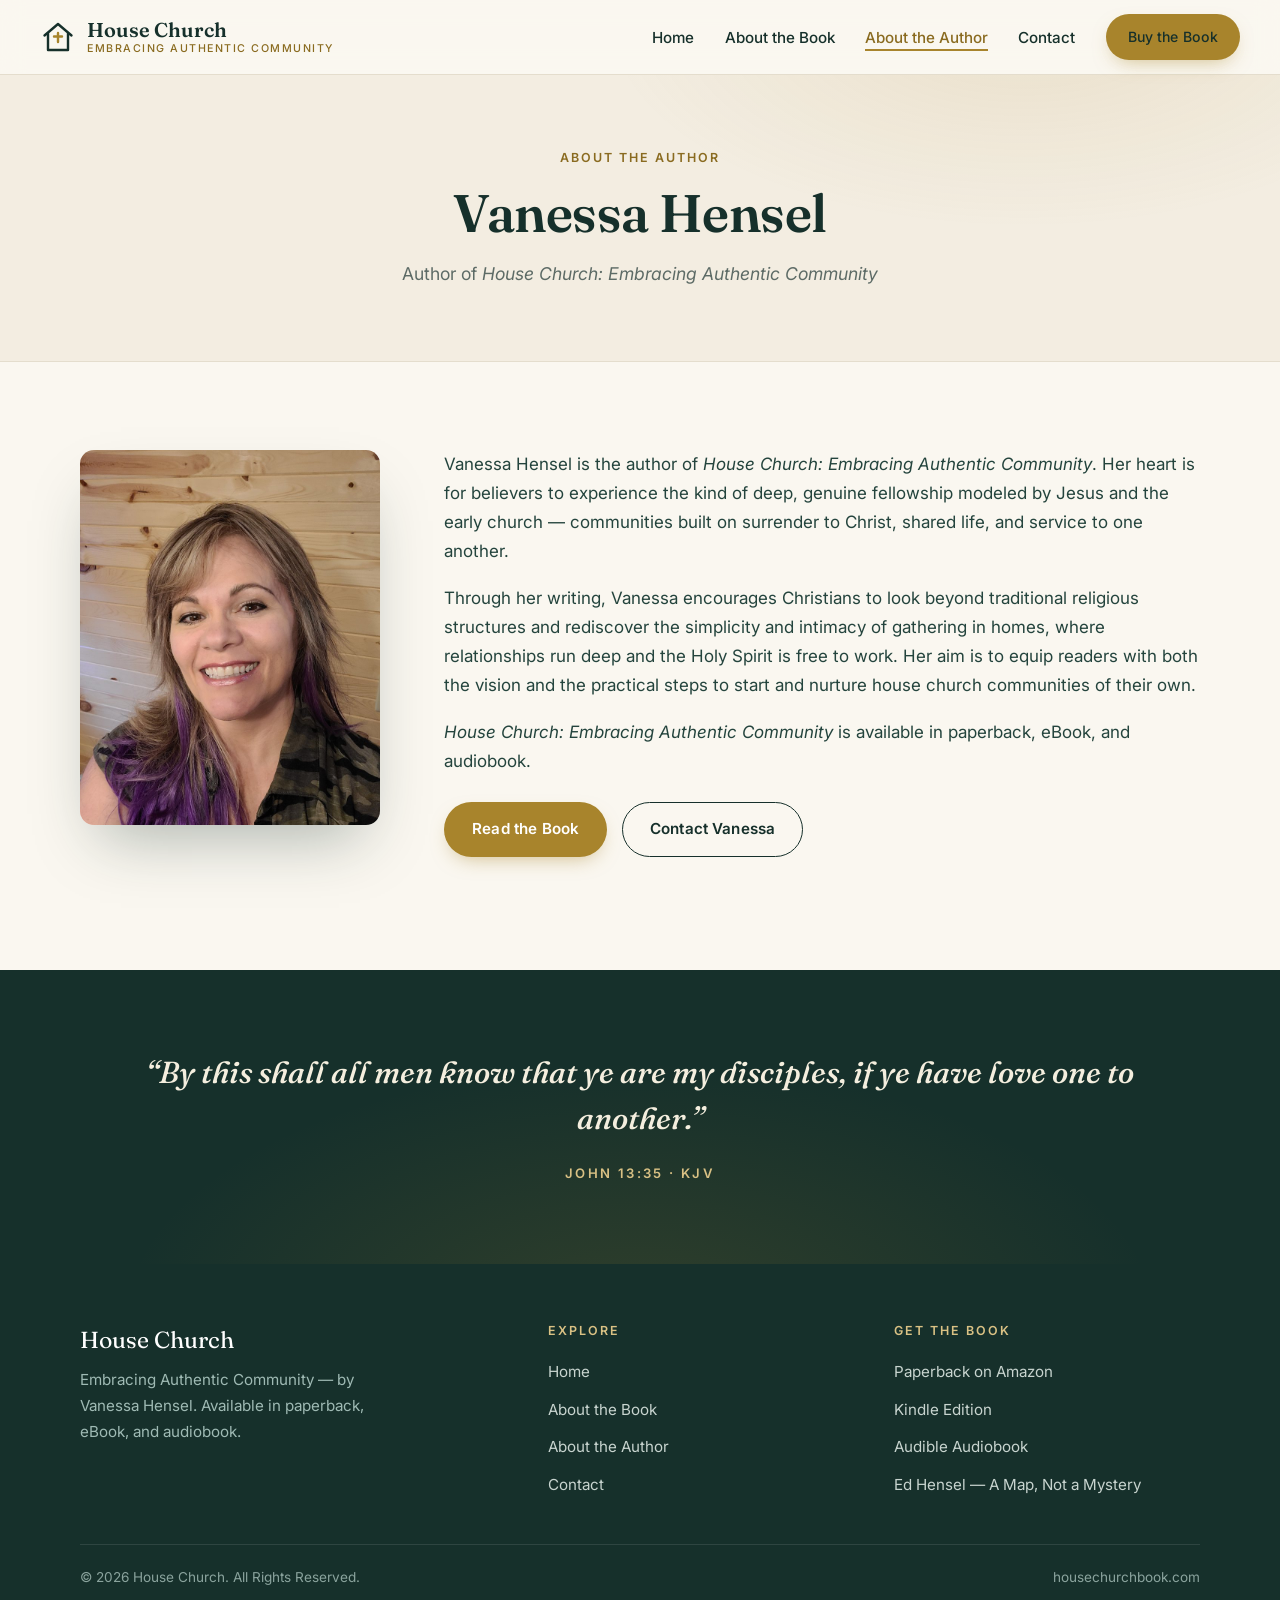
==== commit 99983497: "Add cross-link to A Map, Not a Mystery (edhensel.com)" ====
--- a/about-the-author.html
+++ b/about-the-author.html
@@ -97,6 +97,7 @@
           <li><a href="https://www.amazon.com/dp/B0C9S1WPQV" target="_blank" rel="noopener">Paperback on Amazon</a></li>
           <li><a href="https://www.amazon.com/dp/B0C9S1WPQV" target="_blank" rel="noopener">Kindle Edition</a></li>
           <li><a href="https://www.amazon.com/dp/B0C9S1WPQV" target="_blank" rel="noopener">Audible Audiobook</a></li>
+          <li><a href="https://edhensel.com" target="_blank" rel="noopener">Ed Hensel — A Map, Not a Mystery</a></li>
         </ul>
       </div>
     </div>
